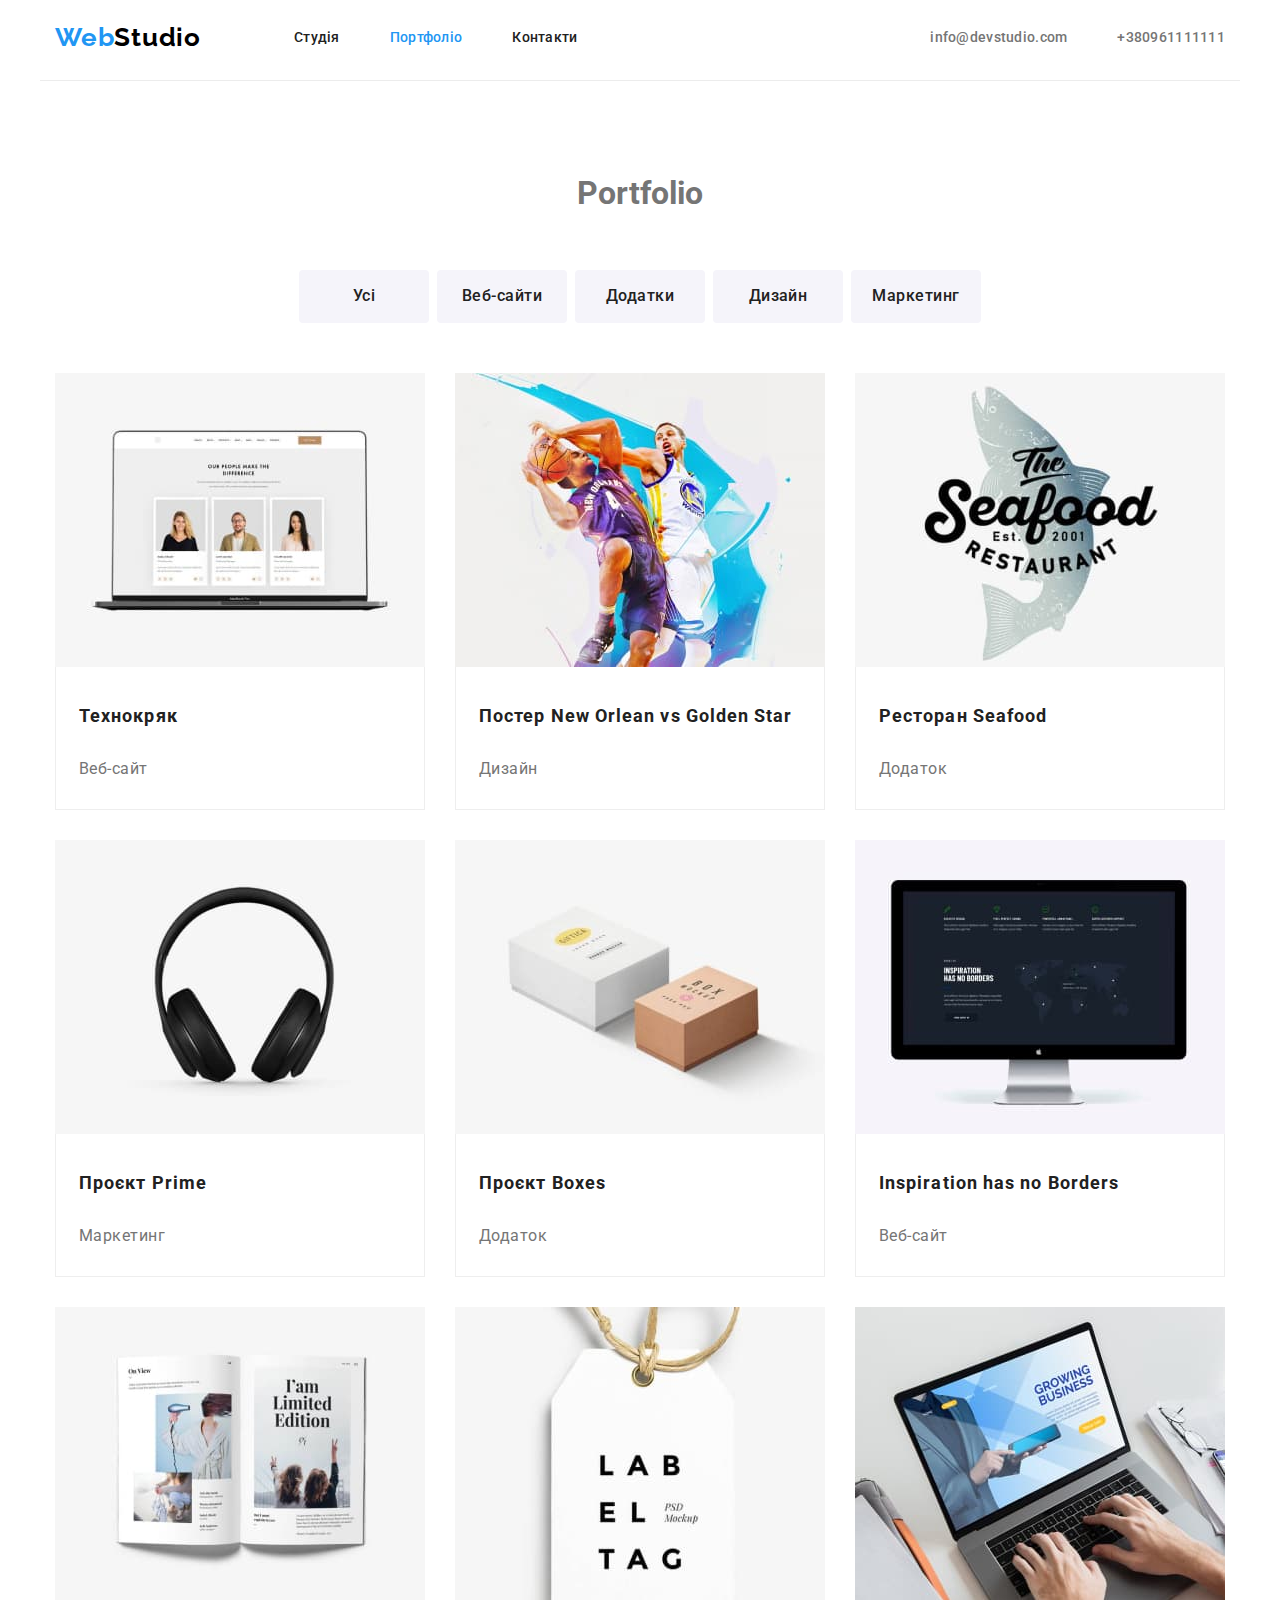
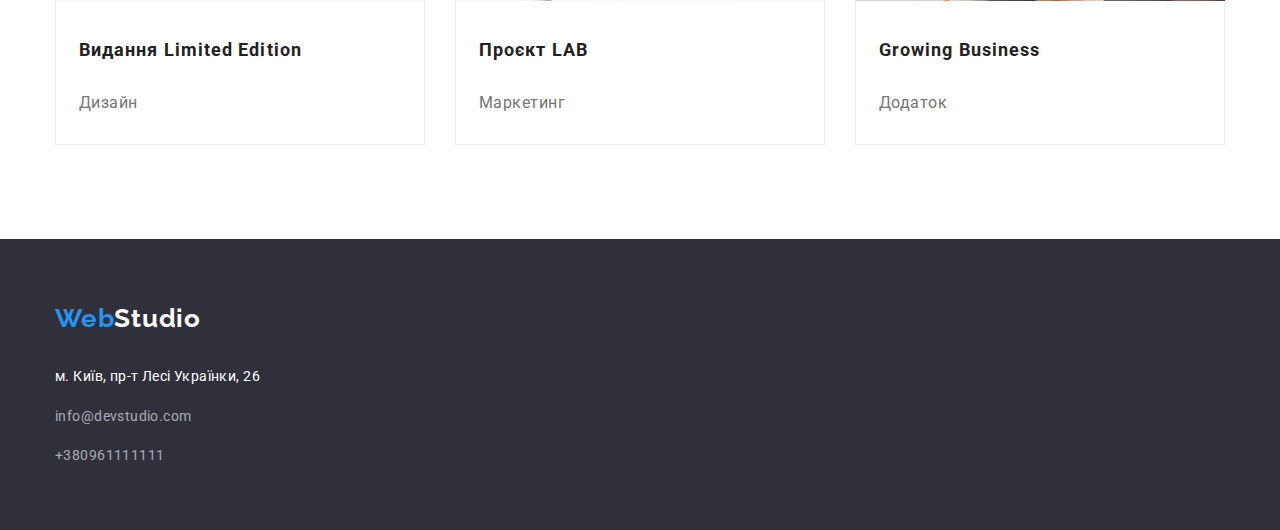
==== portfolio.html @ b3b2affd "css оформлення портфоліо та головної сторінки" ====
<!DOCTYPE html>
<html lang="en">
  <head>
    <meta charset="UTF-8" />
    <meta http-equiv="X-UA-Compatible" content="IE=edge" />
    <meta name="viewport" content="width=device-width, initial-scale=1.0" />
    <title>Портфоліо</title>
    <link
      rel="stylesheet"
      href="https://cdnjs.cloudflare.com/ajax/libs/modern-normalize/1.1.0/modern-normalize.min.css"
    />
    <link rel="preconnect" href="https://fonts.googleapis.com" />
    <link rel="preconnect" href="https://fonts.gstatic.com" crossorigin />
    <link
      href="https://fonts.googleapis.com/css2?family=Raleway:wght@700&family=Roboto:wght@400;500;700;900&display=swap"
      rel="stylesheet"
    />
    <link rel="stylesheet" href="./css/styles.css" />
  </head>
  <body>
    <header class="main-hearer">
      <div class="container main-header">
        <a class="logo" href="index.html">
          <span class="accent">Web</span>Studio</a
        >

        <nav>
          <ul class="header site-header">
            <li class="item">
              <a class="link" href="index.html">Студія</a>
            </li>
            <li class="item">
              <a class="link active" href="portfolio.html">Портфоліо</a>
            </li>
            <li class="item"><a class="link" href="">Контакти</a></li>
          </ul>
        </nav>

        <ul class="header contact-header">
          <li class="item">
            <a class="contact" href="mailto:info@devstudio.com"
              >info@devstudio.com</a
            >
          </li>
          <li class="item">
            <a class="contact" href="tel:+380961111111">+380961111111</a>
          </li>
        </ul>
      </div>
    </header>

    <main class="main-portfolio section">
      <div class="container">
        <section>
          <h1 class="portfolio-title">Portfolio</h1>
          <ul class="filters">
            <li class="filters-item">
              <button class="button filters-btn" type="button">Усі</button>
            </li>
            <li class="filters-item">
              <button class="button filters-btn" type="button">
                Веб-сайти
              </button>
            </li>
            <li class="filters-item">
              <button class="button filters-btn" type="button">Додатки</button>
            </li>
            <li class="filters-item">
              <button class="button filters-btn" type="button">Дизайн</button>
            </li>
            <li class="filters-item">
              <button class="button filters-btn" type="button">
                Маркетинг
              </button>
            </li>
          </ul>

          <ul class="preview">
            <li class="item">
              <a class="preview-link" href="">
                <img
                  class="preview-image"
                  src="./images/portfolio1.jpg"
                  alt="Портфоліо"
                  width="370"
                />
                <div class="item-content">
                  <h2 class="preview-title">Технокряк</h2>
                  <p class="preview-text">Веб-сайт</p>
                </div>
              </a>
            </li>
            <li class="item">
              <a class="preview-link" href="">
                <img
                  class="preview-image"
                  src="./images/portfolio2.jpg"
                  alt="Постер"
                  width="370"
                />
                <div class="item-content">
                  <h2 class="preview-title">
                    Постер New Orlean vs Golden Star
                  </h2>
                  <p class="preview-text">Дизайн</p>
                </div>
              </a>
            </li>
            <li class="item">
              <a class="preview-link" href="">
                <img
                  class="preview-image"
                  src="./images/portfolio3.jpg"
                  alt="Лого ресторану"
                  width="370"
                />
                <div class="item-content">
                  <h2 class="preview-title">Ресторан Seafood</h2>
                  <p class="preview-text">Додаток</p>
                </div>
              </a>
            </li>
            <li class="item">
              <a class="preview-link" href="">
                <img
                  class="preview-image"
                  src="./images/portfolio4.jpg"
                  alt="Наушники"
                  width="370"
                />
                <div class="item-content">
                  <h2 class="preview-title">Проєкт Prime</h2>
                  <p class="preview-text">Маркетинг</p>
                </div>
              </a>
            </li>
            <li class="item">
              <a class="preview-link" href="">
                <img
                  class="preview-image"
                  src="./images/portfolio5.jpg"
                  alt="Коробки"
                  width="370"
                />
                <div class="item-content">
                  <h2 class="preview-title">Проєкт Boxes</h2>
                  <p class="preview-text">Додаток</p>
                </div>
              </a>
            </li>
            <li class="item">
              <a class="preview-link" href="">
                <img
                  class="preview-image"
                  src="./images/portfolio6.jpg"
                  alt="Монітор"
                  width="370"
                />
                <div class="item-content">
                  <h2 class="preview-title">Inspiration has no Borders</h2>
                  <p class="preview-text">Веб-сайт</p>
                </div>
              </a>
            </li>
            <li class="item">
              <a class="preview-link" href="">
                <img
                  class="preview-image"
                  src="./images/portfolio7.jpg"
                  alt="Книга"
                  width="370"
                />
                <div class="item-content">
                  <h2 class="preview-title">Видання Limited Edition</h2>
                  <p class="preview-text">Дизайн</p>
                </div>
              </a>
            </li>
            <li class="item">
              <a class="preview-link" href="">
                <img
                  class="preview-image"
                  src="./images/portfolio8.jpg"
                  alt="Лейбл"
                  width="370"
                />
                <div class="item-content">
                  <h2 class="preview-title">Проєкт LAB</h2>
                  <p class="preview-text">Маркетинг</p>
                </div>
              </a>
            </li>
            <li class="item">
              <a class="preview-link" href="">
                <img
                  class="preview-image"
                  src="./images/portfolio9.jpg"
                  alt="Ноутбук"
                  width="370"
                />
                <div class="item-content">
                  <h2 class="preview-title">Growing Business</h2>
                  <p class="preview-text">Додаток</p>
                </div>
              </a>
            </li>
          </ul>
        </section>
      </div>
    </main>

    <footer class="footer">
      <div class="container">
        <a class="logo" href="index.html"
          ><span class="accent">Web</span>Studio</a
        >
        <address class="adress">
          <ul>
            <li class="adress-mapa">
              <a
                class="mapa-link"
                href="https://www.google.com.ua/maps/place/%D0%B1%D1%83%D0%BB.+%D0%9B%D0%B5%D1%81%D0%B8+%D0%A3%D0%BA%D1%80%D0%B0%D0%B8%D0%BD%D0%BA%D0%B8,+26,+%D0%9A%D0%B8%D0%B5%D0%B2,+02000/@50.4265807,30.5361971,17z/data=!3m1!4b1!4m5!3m4!1s0x40d4cf0e033ecbe9:0x57a4dffefec77da0!8m2!3d50.4265807!4d30.5383858?hl=ru"
                target="_blank"
                rel="noopener noreferrer"
                >м. Київ, пр-т Лесі Українки, 26</a
              >
            </li>
            <li class="item">
              <a class="contact" href="mailto:info@devstudio.com"
                >info@devstudio.com</a
              >
            </li>
            <li class="item">
              <a class="contact" href="tel:+380961111111">+380961111111</a>
            </li>
          </ul>
        </address>
      </div>
    </footer>
  </body>
</html>
---- css/styles.css ----
:root{
    --primery-text-color: #757575;
    --accent-color: #2196F3;
    --primery-white-color: #FFFFFF;
    --primery-grey-color: #212121;
    --primery-black-color: #000000;
    --backgrounh-primery-color: #F5F5F5;
    --backgrounh-secondary-color: #F5F4FA;
    --backgrounh-third-color: #2F303A;
    --ramka-color: #EEEEEE;
}

body{
    font-family: "Roboto", sans-serif;
    color: var(--primery-text-color);
}

a{
    text-decoration: none;
}

li{
    list-style: none;
}

h1,
h2,
h3,
h4,
h5,
h6,
ul,
p{
    margin: 0;
    padding: 0;
}

.button{
    cursor: pointer;
    border-radius: 4px;
    padding-top: 18px;
    padding-bottom: 19px;
    border: 1px solid transparent;
}

/* Контейнер */

.container{
    width: 1200px;
    margin: 0 auto;
    padding-right: 15px;
    padding-left: 15px;
}



/* Логотип */
.main-hearer{
    background-color: var(--primery-white-color) ;
}

.logo .accent {
    color: var(--accent-color);
}

.logo{
    font-family: 'Raleway', sans-serif;
    font-weight: 700;
    font-size: 26px;
    line-height: 1.2;
    letter-spacing: 0.03em;
    color: var(--primery-black-color)
}

/*  Шапка */
.header{
    font-weight: 500;
    font-size: 14px;
    line-height: 1.1;
    letter-spacing: 0.02em;
}

.header .item{
    padding-top: 30px;
    padding-bottom: 34px;
}

.main-header{
    display: flex;
    align-items: center;
    border-bottom: 1px solid #ECECEC;
}

.main-header .logo{
    margin-right: 93px;
    padding-top: 22px;
    padding-bottom: 27px;
}
.site-header{
    display: flex;
    padding: 0;
}

.site-header .item:not(:last-child)
 {
    margin-right: 50px;
}

.contact-header{
    display: flex;
    margin-left: auto;
}
.contact-header .item:not(:last-child){
    margin-right: 50px;
}


.header .link{
    color: var(--primery-grey-color);
}

.header .active {
    color: var(--accent-color);
}

.header .contact{
    color: var(--primery-text-color);
}

.header .link:hover,
.header .link:focus,
.header .contact:hover,
.header .contact:focus {
    color: var(--accent-color);
}



.section{
    padding-top: 94px;
    padding-bottom: 94px;
}

/* Герой */
.hero{
    text-align: center;
    background-color: var(--backgrounh-third-color);
    padding-top: 211px;
    padding-bottom: 200px;
}

.hero-title{
    font-weight: 900;
    font-size: 44px;
    line-height: 1.4;
    letter-spacing: 0.06em;
    text-transform: uppercase;
    color: var(--primery-white-color);

    margin-bottom: 44px;
}

.hero-btn{
    width: 216px; ;
    font-weight: 700;
    font-size: 16px;
    line-height: 1.9;
    letter-spacing: 0.06em;
    color: var(--primery-white-color);
    background-color: var(--accent-color);
}

/* Наші переваги */
.features{
background-color: var(--primery-white-color););
}

.features-content{
    display: flex;
}

.features-title{
    font-size: 14px;
    line-height: 1.1;
    letter-spacing: 0.03em;
    text-transform: uppercase;
    color: var(--primery-grey-color);

    display: inline-block;
    margin-bottom: 16px;
}

.features-text{
    font-size: 14px;
    line-height: 1.7;
    letter-spacing: 0.03em;
}

.section-title{
    font-size: 36px;
    line-height: 1.2;
    text-align: center;
    letter-spacing: 0.03em;
    color: var(--primery-grey-color);

    margin-bottom: 58px;
}
.section-work{
    background-color: var(--primery-white-color);
}

.work{
    font-size: 0;

    display: flex;
    justify-content: space-between;
}

/* Наша команда */

.team{
    background-color: var(--backgrounh-secondary-color);
}

.team-page{
    font-size: 0;

    background-color: var(--primery-white-color);
    border-radius: 0px 0px 4px 4px;
    text-align: center;
    padding-bottom: 30px;
}

.team-head{
    font-weight: 500;
    font-size: 16px;
    line-height: 1.2;
    letter-spacing: 0.03em;
    color: var(--primery-grey-color);

    margin-bottom: 13px;
}

.team-text{
    font-size: 16px;
    line-height: 1.2;
    letter-spacing: 0.03em;
}

.team-content{
    display: flex;
    justify-content: space-between;
}
.team-photo{
    margin-bottom: 32px;
}

/* Футер */
.footer{
    background-color: var(--backgrounh-third-color);

    padding-top: 64px;
    padding-bottom: 63px;
}

.footer .logo{
    color: var(--primery-white-color);
    display: inline-block;
    margin-bottom: 31px;
}

.adress{
    font-style: normal;
    font-size: 14px;
    line-height: 1.7;
    letter-spacing: 0.03em;
}

.adress-mapa{
    margin-bottom: 16px;
}

.mapa-link{  
    color: var(--primery-white-color);
    display: inline-block;
    margin-bottom: 0;
}

.adress .contact{
    color: rgba(255, 255, 255, 0.6);
}

.adress .item:not(:last-child){
    margin-bottom: 15px;
}

.adress .contact:hover,
.adress .contact:focus{
    color: var(--accent-color);
}


/* Портфоліо */

.main-portfolio{
    background-color: var(--primery-white-color);
}

.portfolio-title{
    margin-bottom: 58px;
    text-align: center;
}

/* Фільтер */

.filters{
    display: flex;
    justify-content: center;
    margin-bottom: 50px;
}
.filters-btn{
    min-width: 130px;
    font-weight: 500;
    font-size: 16px;
    line-height: 1.6;
    letter-spacing: 0.03em;
    color: var(--primery-grey-color);
    background-color: var(--backgrounh-secondary-color);
    
    padding-top: 12px;
    padding-bottom: 13px;
}


.filters > .filters-item:not(:last-child){
    margin-right: 8px;
}


.filters-btn:hover,
.filters-btn:focus{
    color: var(--primery-white-color);
    background-color: var(--accent-color);
}

.preview{
    display: flex;
    flex-wrap: wrap;
}

.preview .preview-link{
    display: inline-block;
}

.preview .item{
    font-size: 0;
    
    margin-right: 30px;
    margin-bottom: 30px;
    background-color: var(--primery-white-color);
    width: 370px;
}

.preview .item:nth-child(3n){
    margin-right: 0px;
}

.preview .item:nth-last-child(-n+3) {
    margin-bottom: 0px;
}

.preview .item-content{
    border-left: 1px solid var(--ramka-color);
    border-right: 1px solid var(--ramka-color);
    border-bottom: 1px solid var(--ramka-color);

    padding-top: 31px;
    padding-left: 23px;
    padding-bottom: 25px;
}

.preview-title{
    font-size: 18px;
    line-height: 2;
    letter-spacing: 0.06em;
    color: var(--primery-grey-color);

    margin-bottom: 20px;
}
.preview-text{
    font-size: 16px;
    line-height: 1.9;
    letter-spacing: 0.03em;
    color: var(--primery-text-color);
}
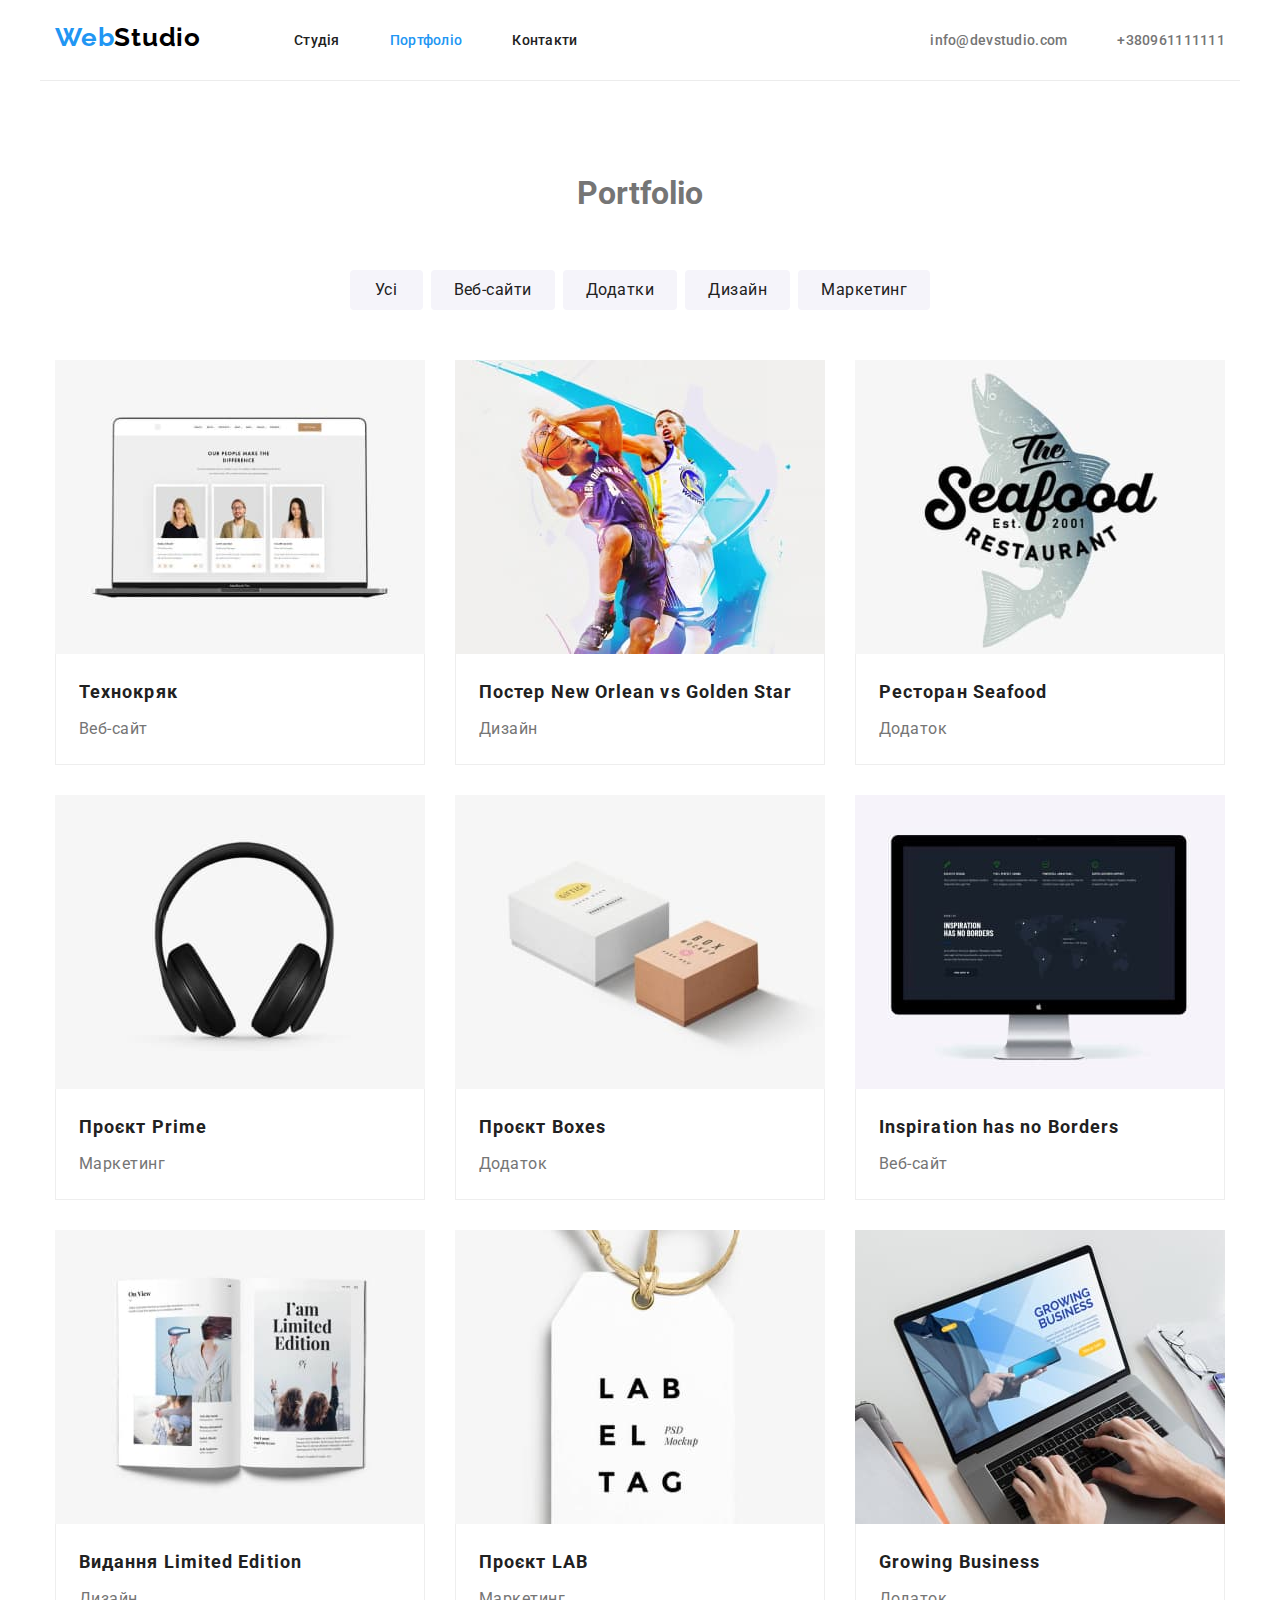
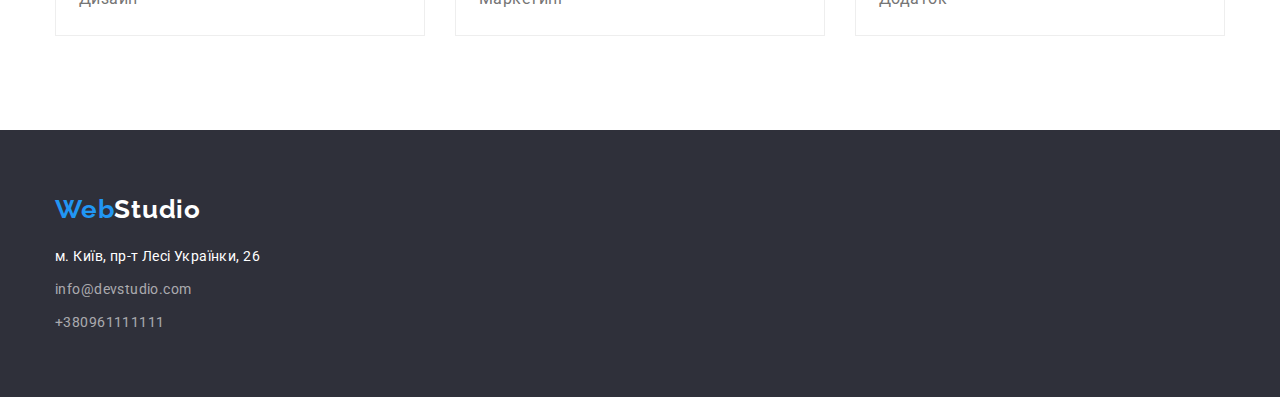
==== commit c801af11: "Доопрацювання css падингів і марджинів" ====
--- a/portfolio.html
+++ b/portfolio.html
@@ -18,7 +18,7 @@
     <link rel="stylesheet" href="./css/styles.css" />
   </head>
   <body>
-    <header class="main-hearer">
+    <header class="chif-header">
       <div class="container main-header">
         <a class="logo" href="index.html">
           <span class="accent">Web</span>Studio</a
@@ -216,7 +216,7 @@
         >
         <address class="adress">
           <ul>
-            <li class="adress-mapa">
+            <li class="item adress-mapa">
               <a
                 class="mapa-link"
                 href="https://www.google.com.ua/maps/place/%D0%B1%D1%83%D0%BB.+%D0%9B%D0%B5%D1%81%D0%B8+%D0%A3%D0%BA%D1%80%D0%B0%D0%B8%D0%BD%D0%BA%D0%B8,+26,+%D0%9A%D0%B8%D0%B5%D0%B2,+02000/@50.4265807,30.5361971,17z/data=!3m1!4b1!4m5!3m4!1s0x40d4cf0e033ecbe9:0x57a4dffefec77da0!8m2!3d50.4265807!4d30.5383858?hl=ru"
--- a/css/styles.css
+++ b/css/styles.css
@@ -38,8 +38,6 @@
 .button{
     cursor: pointer;
     border-radius: 4px;
-    padding-top: 18px;
-    padding-bottom: 19px;
     border: 1px solid transparent;
 }
 
@@ -55,7 +53,7 @@
 
 
 /* Логотип */
-.main-hearer{
+.chif-header{
     background-color: var(--primery-white-color) ;
 }
 
@@ -81,8 +79,8 @@
 }
 
 .header .item{
-    padding-top: 30px;
-    padding-bottom: 34px;
+    padding-top: 32px;
+    padding-bottom: 31px;
 }
 
 .main-header{
@@ -145,27 +143,32 @@
 .hero{
     text-align: center;
     background-color: var(--backgrounh-third-color);
-    padding-top: 211px;
+    padding-top: 200px;
     padding-bottom: 200px;
 }
 
 .hero-title{
-    font-weight: 900;
-    font-size: 44px;
-    line-height: 1.4;
-    letter-spacing: 0.06em;
-    text-transform: uppercase;
-    color: var(--primery-white-color);
-
-    margin-bottom: 44px;
-}
-
-.hero-btn{
-    width: 216px; ;
+    width: 696px;
+        /* text-align: center; */
+        font-weight: 900;
+        font-size: 44px;
+        line-height: 1.4;
+        letter-spacing: 0.06em;
+        margin-right: auto;
+        margin-left: auto;
+        margin-bottom: 30px;
+
+        text-transform: uppercase;
+        color: var(--primery-white-color);
+}
+
+
+.hero-btn{ 
     font-weight: 700;
     font-size: 16px;
     line-height: 1.9;
     letter-spacing: 0.06em;
+    padding: 10px 32px;
     color: var(--primery-white-color);
     background-color: var(--accent-color);
 }
@@ -187,13 +190,20 @@
     color: var(--primery-grey-color);
 
     display: inline-block;
-    margin-bottom: 16px;
+    margin-bottom: 10px;
 }
 
 .features-text{
     font-size: 14px;
     line-height: 1.7;
     letter-spacing: 0.03em;
+}
+.features-list-item{
+    width: 270px;
+}
+
+.features-list-item:not(:last-child){
+    margin-right: 30px;
 }
 
 .section-title{
@@ -202,8 +212,7 @@
     text-align: center;
     letter-spacing: 0.03em;
     color: var(--primery-grey-color);
-
-    margin-bottom: 58px;
+    margin-bottom: 50px;
 }
 .section-work{
     background-color: var(--primery-white-color);
@@ -238,7 +247,7 @@
     letter-spacing: 0.03em;
     color: var(--primery-grey-color);
 
-    margin-bottom: 13px;
+    margin-bottom: 10px;
 }
 
 .team-text{
@@ -252,7 +261,7 @@
     justify-content: space-between;
 }
 .team-photo{
-    margin-bottom: 32px;
+    margin-bottom: 30px;
 }
 
 /* Футер */
@@ -266,7 +275,7 @@
 .footer .logo{
     color: var(--primery-white-color);
     display: inline-block;
-    margin-bottom: 31px;
+    margin-bottom: 20px;
 }
 
 .adress{
@@ -276,9 +285,6 @@
     letter-spacing: 0.03em;
 }
 
-.adress-mapa{
-    margin-bottom: 16px;
-}
 
 .mapa-link{  
     color: var(--primery-white-color);
@@ -291,7 +297,7 @@
 }
 
 .adress .item:not(:last-child){
-    margin-bottom: 15px;
+    margin-bottom: 9px;
 }
 
 .adress .contact:hover,
@@ -319,16 +325,14 @@
     margin-bottom: 50px;
 }
 .filters-btn{
-    min-width: 130px;
-    font-weight: 500;
+    min-width: 73px;     
     font-size: 16px;
     line-height: 1.6;
     letter-spacing: 0.03em;
     color: var(--primery-grey-color);
     background-color: var(--backgrounh-secondary-color);
     
-    padding-top: 12px;
-    padding-bottom: 13px;
+    padding: 6px 22px;
 }
 
 
@@ -347,6 +351,7 @@
     display: flex;
     flex-wrap: wrap;
 }
+
 
 .preview .preview-link{
     display: inline-block;
@@ -374,9 +379,7 @@
     border-right: 1px solid var(--ramka-color);
     border-bottom: 1px solid var(--ramka-color);
 
-    padding-top: 31px;
-    padding-left: 23px;
-    padding-bottom: 25px;
+    padding: 20px 23px;
 }
 
 .preview-title{
@@ -385,7 +388,7 @@
     letter-spacing: 0.06em;
     color: var(--primery-grey-color);
 
-    margin-bottom: 20px;
+    margin-bottom: 4px;
 }
 .preview-text{
     font-size: 16px;
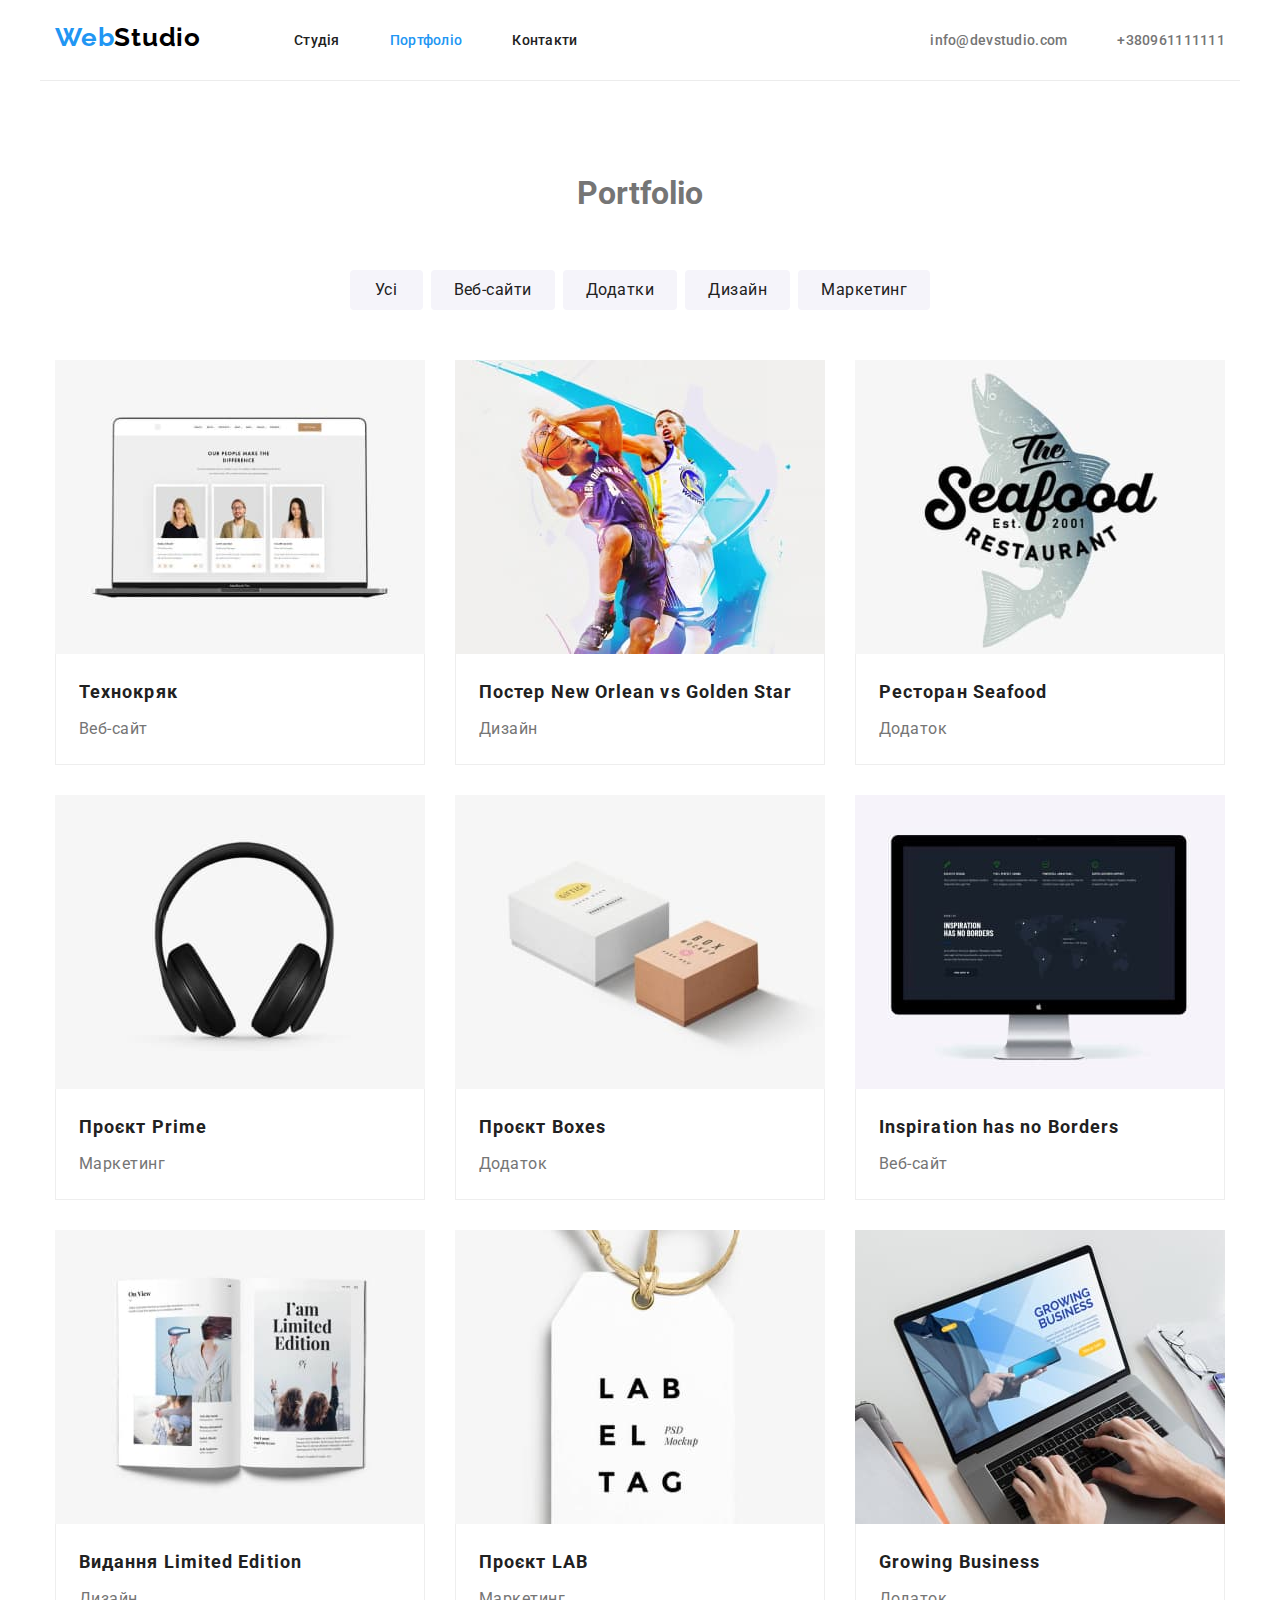
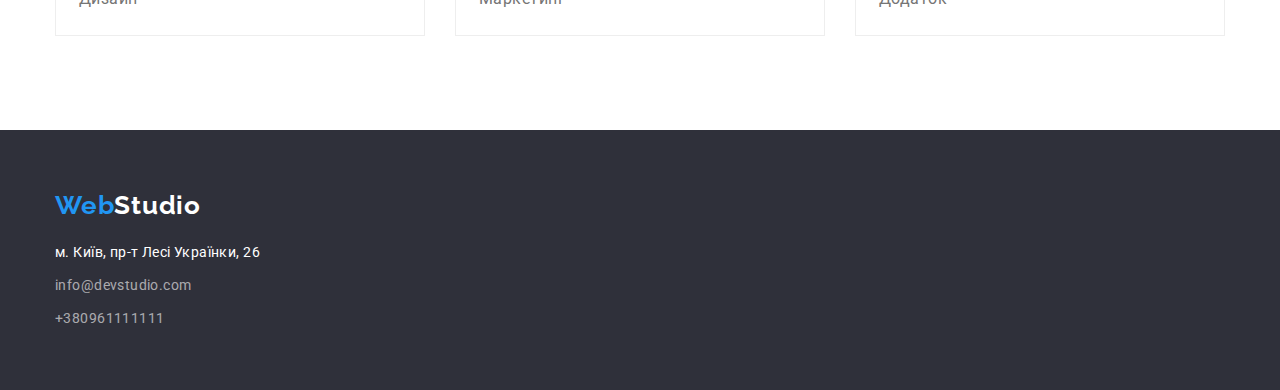
==== commit fb2b8f18: "Доопрацювання назв класів" ====
--- a/portfolio.html
+++ b/portfolio.html
@@ -18,32 +18,38 @@
     <link rel="stylesheet" href="./css/styles.css" />
   </head>
   <body>
-    <header class="chif-header">
-      <div class="container main-header">
-        <a class="logo" href="index.html">
+    <header class="main-header">
+      <div class="container main-header-content">
+        <a class="main-header-logo logo" href="index.html">
           <span class="accent">Web</span>Studio</a
         >
 
-        <nav>
-          <ul class="header site-header">
-            <li class="item">
-              <a class="link" href="index.html">Студія</a>
-            </li>
-            <li class="item">
-              <a class="link active" href="portfolio.html">Портфоліо</a>
-            </li>
-            <li class="item"><a class="link" href="">Контакти</a></li>
+        <nav class="navigation">
+          <ul class="navigation-list">
+            <li class="navigation-list-item">
+              <a class="navigation-list-link" href="index.html">Студія</a>
+            </li>
+            <li class="navigation-list-item">
+              <a class="navigation-list-link active" href="portfolio.html"
+                >Портфоліо</a
+              >
+            </li>
+            <li class="navigation-list-item">
+              <a class="navigation-list-link" href="">Контакти</a>
+            </li>
           </ul>
         </nav>
 
-        <ul class="header contact-header">
-          <li class="item">
-            <a class="contact" href="mailto:info@devstudio.com"
+        <ul class="contact-list">
+          <li class="contact-list-item">
+            <a class="contact-list-link" href="mailto:info@devstudio.com"
               >info@devstudio.com</a
             >
           </li>
-          <li class="item">
-            <a class="contact" href="tel:+380961111111">+380961111111</a>
+          <li class="contact-list-item">
+            <a class="contact-list-link" href="tel:+380961111111"
+              >+380961111111</a
+            >
           </li>
         </ul>
       </div>
@@ -55,152 +61,156 @@
           <h1 class="portfolio-title">Portfolio</h1>
           <ul class="filters">
             <li class="filters-item">
-              <button class="button filters-btn" type="button">Усі</button>
-            </li>
-            <li class="filters-item">
-              <button class="button filters-btn" type="button">
+              <button class="button filters-item-btn" type="button">Усі</button>
+            </li>
+            <li class="filters-item">
+              <button class="button filters-item-btn" type="button">
                 Веб-сайти
               </button>
             </li>
             <li class="filters-item">
-              <button class="button filters-btn" type="button">Додатки</button>
-            </li>
-            <li class="filters-item">
-              <button class="button filters-btn" type="button">Дизайн</button>
-            </li>
-            <li class="filters-item">
-              <button class="button filters-btn" type="button">
+              <button class="button filters-item-btn" type="button">
+                Додатки
+              </button>
+            </li>
+            <li class="filters-item">
+              <button class="button filters-item-btn" type="button">
+                Дизайн
+              </button>
+            </li>
+            <li class="filters-item">
+              <button class="button filters-item-btn" type="button">
                 Маркетинг
               </button>
             </li>
           </ul>
 
           <ul class="preview">
-            <li class="item">
-              <a class="preview-link" href="">
+            <li class="preview-item">
+              <a class="preview-item-link" href="">
                 <img
                   class="preview-image"
                   src="./images/portfolio1.jpg"
                   alt="Портфоліо"
                   width="370"
                 />
-                <div class="item-content">
-                  <h2 class="preview-title">Технокряк</h2>
-                  <p class="preview-text">Веб-сайт</p>
-                </div>
-              </a>
-            </li>
-            <li class="item">
-              <a class="preview-link" href="">
+                <div class="preview-item-content">
+                  <h2 class="preview-item-title">Технокряк</h2>
+                  <p class="preview-item-text">Веб-сайт</p>
+                </div>
+              </a>
+            </li>
+            <li class="preview-item">
+              <a class="preview-item-link" href="">
                 <img
                   class="preview-image"
                   src="./images/portfolio2.jpg"
                   alt="Постер"
                   width="370"
                 />
-                <div class="item-content">
-                  <h2 class="preview-title">
+                <div class="preview-item-content">
+                  <h2 class="preview-item-title">
                     Постер New Orlean vs Golden Star
                   </h2>
-                  <p class="preview-text">Дизайн</p>
-                </div>
-              </a>
-            </li>
-            <li class="item">
-              <a class="preview-link" href="">
+                  <p class="preview-item-text">Дизайн</p>
+                </div>
+              </a>
+            </li>
+            <li class="preview-item">
+              <a class="preview-item-link" href="">
                 <img
                   class="preview-image"
                   src="./images/portfolio3.jpg"
                   alt="Лого ресторану"
                   width="370"
                 />
-                <div class="item-content">
-                  <h2 class="preview-title">Ресторан Seafood</h2>
-                  <p class="preview-text">Додаток</p>
-                </div>
-              </a>
-            </li>
-            <li class="item">
-              <a class="preview-link" href="">
+                <div class="preview-item-content">
+                  <h2 class="preview-item-title">Ресторан Seafood</h2>
+                  <p class="preview-item-text">Додаток</p>
+                </div>
+              </a>
+            </li>
+            <li class="preview-item">
+              <a class="preview-item-link" href="">
                 <img
                   class="preview-image"
                   src="./images/portfolio4.jpg"
                   alt="Наушники"
                   width="370"
                 />
-                <div class="item-content">
-                  <h2 class="preview-title">Проєкт Prime</h2>
-                  <p class="preview-text">Маркетинг</p>
-                </div>
-              </a>
-            </li>
-            <li class="item">
-              <a class="preview-link" href="">
+                <div class="preview-item-content">
+                  <h2 class="preview-item-title">Проєкт Prime</h2>
+                  <p class="preview-item-text">Маркетинг</p>
+                </div>
+              </a>
+            </li>
+            <li class="preview-item">
+              <a class="preview-item-link" href="">
                 <img
                   class="preview-image"
                   src="./images/portfolio5.jpg"
                   alt="Коробки"
                   width="370"
                 />
-                <div class="item-content">
-                  <h2 class="preview-title">Проєкт Boxes</h2>
-                  <p class="preview-text">Додаток</p>
-                </div>
-              </a>
-            </li>
-            <li class="item">
-              <a class="preview-link" href="">
+                <div class="preview-item-content">
+                  <h2 class="preview-item-title">Проєкт Boxes</h2>
+                  <p class="preview-item-text">Додаток</p>
+                </div>
+              </a>
+            </li>
+            <li class="preview-item">
+              <a class="preview-item-link" href="">
                 <img
                   class="preview-image"
                   src="./images/portfolio6.jpg"
                   alt="Монітор"
                   width="370"
                 />
-                <div class="item-content">
-                  <h2 class="preview-title">Inspiration has no Borders</h2>
-                  <p class="preview-text">Веб-сайт</p>
-                </div>
-              </a>
-            </li>
-            <li class="item">
-              <a class="preview-link" href="">
+                <div class="preview-item-content">
+                  <h2 class="preview-item-title">Inspiration has no Borders</h2>
+                  <p class="preview-item-text">Веб-сайт</p>
+                </div>
+              </a>
+            </li>
+            <li class="preview-item">
+              <a class="preview-item-link" href="">
                 <img
                   class="preview-image"
                   src="./images/portfolio7.jpg"
                   alt="Книга"
                   width="370"
                 />
-                <div class="item-content">
-                  <h2 class="preview-title">Видання Limited Edition</h2>
-                  <p class="preview-text">Дизайн</p>
-                </div>
-              </a>
-            </li>
-            <li class="item">
-              <a class="preview-link" href="">
+                <div class="preview-item-content">
+                  <h2 class="preview-item-title">Видання Limited Edition</h2>
+                  <p class="preview-item-text">Дизайн</p>
+                </div>
+              </a>
+            </li>
+            <li class="preview-item">
+              <a class="preview-item-link" href="">
                 <img
                   class="preview-image"
                   src="./images/portfolio8.jpg"
                   alt="Лейбл"
                   width="370"
                 />
-                <div class="item-content">
-                  <h2 class="preview-title">Проєкт LAB</h2>
-                  <p class="preview-text">Маркетинг</p>
-                </div>
-              </a>
-            </li>
-            <li class="item">
-              <a class="preview-link" href="">
+                <div class="preview-item-content">
+                  <h2 class="preview-item-title">Проєкт LAB</h2>
+                  <p class="preview-item-text">Маркетинг</p>
+                </div>
+              </a>
+            </li>
+            <li class="preview-item">
+              <a class="preview-item-link" href="">
                 <img
                   class="preview-image"
                   src="./images/portfolio9.jpg"
                   alt="Ноутбук"
                   width="370"
                 />
-                <div class="item-content">
-                  <h2 class="preview-title">Growing Business</h2>
-                  <p class="preview-text">Додаток</p>
+                <div class="preview-item-content">
+                  <h2 class="preview-item-title">Growing Business</h2>
+                  <p class="preview-item-text">Додаток</p>
                 </div>
               </a>
             </li>
@@ -209,29 +219,31 @@
       </div>
     </main>
 
-    <footer class="footer">
+    <footer class="main-footer">
       <div class="container">
-        <a class="logo" href="index.html"
+        <a class="main-footer-logo logo" href="index.html"
           ><span class="accent">Web</span>Studio</a
         >
         <address class="adress">
-          <ul>
-            <li class="item adress-mapa">
+          <ul class="adress-list">
+            <li class="adress-list-item">
               <a
-                class="mapa-link"
+                class="adress-list-mapa"
                 href="https://www.google.com.ua/maps/place/%D0%B1%D1%83%D0%BB.+%D0%9B%D0%B5%D1%81%D0%B8+%D0%A3%D0%BA%D1%80%D0%B0%D0%B8%D0%BD%D0%BA%D0%B8,+26,+%D0%9A%D0%B8%D0%B5%D0%B2,+02000/@50.4265807,30.5361971,17z/data=!3m1!4b1!4m5!3m4!1s0x40d4cf0e033ecbe9:0x57a4dffefec77da0!8m2!3d50.4265807!4d30.5383858?hl=ru"
                 target="_blank"
                 rel="noopener noreferrer"
                 >м. Київ, пр-т Лесі Українки, 26</a
               >
             </li>
-            <li class="item">
-              <a class="contact" href="mailto:info@devstudio.com"
+            <li class="adress-list-item">
+              <a class="adress-list-link" href="mailto:info@devstudio.com"
                 >info@devstudio.com</a
               >
             </li>
-            <li class="item">
-              <a class="contact" href="tel:+380961111111">+380961111111</a>
+            <li class="adress-list-item">
+              <a class="adress-list-link" href="tel:+380961111111"
+                >+380961111111</a
+              >
             </li>
           </ul>
         </address>
--- a/css/styles.css
+++ b/css/styles.css
@@ -53,7 +53,7 @@
 
 
 /* Логотип */
-.chif-header{
+.main-header{
     background-color: var(--primery-white-color) ;
 }
 
@@ -71,64 +71,69 @@
 }
 
 /*  Шапка */
-.header{
+.navigation-list,
+.contact-list{
     font-weight: 500;
     font-size: 14px;
     line-height: 1.1;
     letter-spacing: 0.02em;
 }
 
-.header .item{
+.contact-list{
+    display: flex;
+    margin-left: auto;
+}
+
+.navigation-list-item,
+.contact-list-item{
     padding-top: 32px;
     padding-bottom: 31px;
 }
 
-.main-header{
+.main-header-content{
     display: flex;
     align-items: center;
     border-bottom: 1px solid #ECECEC;
 }
 
-.main-header .logo{
+.main-header-logo{
     margin-right: 93px;
     padding-top: 22px;
     padding-bottom: 27px;
 }
-.site-header{
+
+.navigation .navigation-list{
     display: flex;
     padding: 0;
 }
 
-.site-header .item:not(:last-child)
+.navigation-list-item:not(:last-child)
  {
     margin-right: 50px;
 }
 
-.contact-header{
-    display: flex;
-    margin-left: auto;
-}
-.contact-header .item:not(:last-child){
+
+.contact-list-item:not(:last-child){
     margin-right: 50px;
 }
 
 
-.header .link{
-    color: var(--primery-grey-color);
-}
-
-.header .active {
+.navigation-list-link{
+    color: var(--primery-grey-color);
+}
+
+.navigation-list .active {
     color: var(--accent-color);
 }
 
-.header .contact{
+.contact-list-link{
     color: var(--primery-text-color);
 }
 
-.header .link:hover,
-.header .link:focus,
-.header .contact:hover,
-.header .contact:focus {
+.navigation-list-link:hover,
+.navigation-list-link:focus,
+.contact-list-link:hover,
+.contact-list-link:focus {
     color: var(--accent-color);
 }
 
@@ -231,7 +236,7 @@
     background-color: var(--backgrounh-secondary-color);
 }
 
-.team-page{
+.team-item{
     font-size: 0;
 
     background-color: var(--primery-white-color);
@@ -256,7 +261,7 @@
     letter-spacing: 0.03em;
 }
 
-.team-content{
+.team-list{
     display: flex;
     justify-content: space-between;
 }
@@ -265,14 +270,14 @@
 }
 
 /* Футер */
-.footer{
+.main-footer{
     background-color: var(--backgrounh-third-color);
 
-    padding-top: 64px;
-    padding-bottom: 63px;
-}
-
-.footer .logo{
+    padding-top: 60px;
+    padding-bottom: 60px;
+}
+
+.main-footer-logo{
     color: var(--primery-white-color);
     display: inline-block;
     margin-bottom: 20px;
@@ -286,22 +291,22 @@
 }
 
 
-.mapa-link{  
+.adress-list-mapa{  
     color: var(--primery-white-color);
     display: inline-block;
     margin-bottom: 0;
 }
 
-.adress .contact{
+.adress-list-link{
     color: rgba(255, 255, 255, 0.6);
 }
 
-.adress .item:not(:last-child){
+.adress-list-item:not(:last-child){
     margin-bottom: 9px;
 }
 
-.adress .contact:hover,
-.adress .contact:focus{
+.adress-list-link:hover,
+.adress-list-link:focus{
     color: var(--accent-color);
 }
 
@@ -324,7 +329,7 @@
     justify-content: center;
     margin-bottom: 50px;
 }
-.filters-btn{
+.filters-item-btn{
     min-width: 73px;     
     font-size: 16px;
     line-height: 1.6;
@@ -341,8 +346,8 @@
 }
 
 
-.filters-btn:hover,
-.filters-btn:focus{
+.filters-item-btn:hover,
+.filters-item-btn:focus{
     color: var(--primery-white-color);
     background-color: var(--accent-color);
 }
@@ -353,11 +358,11 @@
 }
 
 
-.preview .preview-link{
+.preview-item-link{
     display: inline-block;
 }
 
-.preview .item{
+.preview-item{
     font-size: 0;
     
     margin-right: 30px;
@@ -366,15 +371,15 @@
     width: 370px;
 }
 
-.preview .item:nth-child(3n){
+.preview-item:nth-child(3n){
     margin-right: 0px;
 }
 
-.preview .item:nth-last-child(-n+3) {
+.preview-item:nth-last-child(-n+3) {
     margin-bottom: 0px;
 }
 
-.preview .item-content{
+.preview-item-content{
     border-left: 1px solid var(--ramka-color);
     border-right: 1px solid var(--ramka-color);
     border-bottom: 1px solid var(--ramka-color);
@@ -382,7 +387,7 @@
     padding: 20px 23px;
 }
 
-.preview-title{
+.preview-item-title{
     font-size: 18px;
     line-height: 2;
     letter-spacing: 0.06em;
@@ -390,7 +395,7 @@
 
     margin-bottom: 4px;
 }
-.preview-text{
+.preview-item-text{
     font-size: 16px;
     line-height: 1.9;
     letter-spacing: 0.03em;
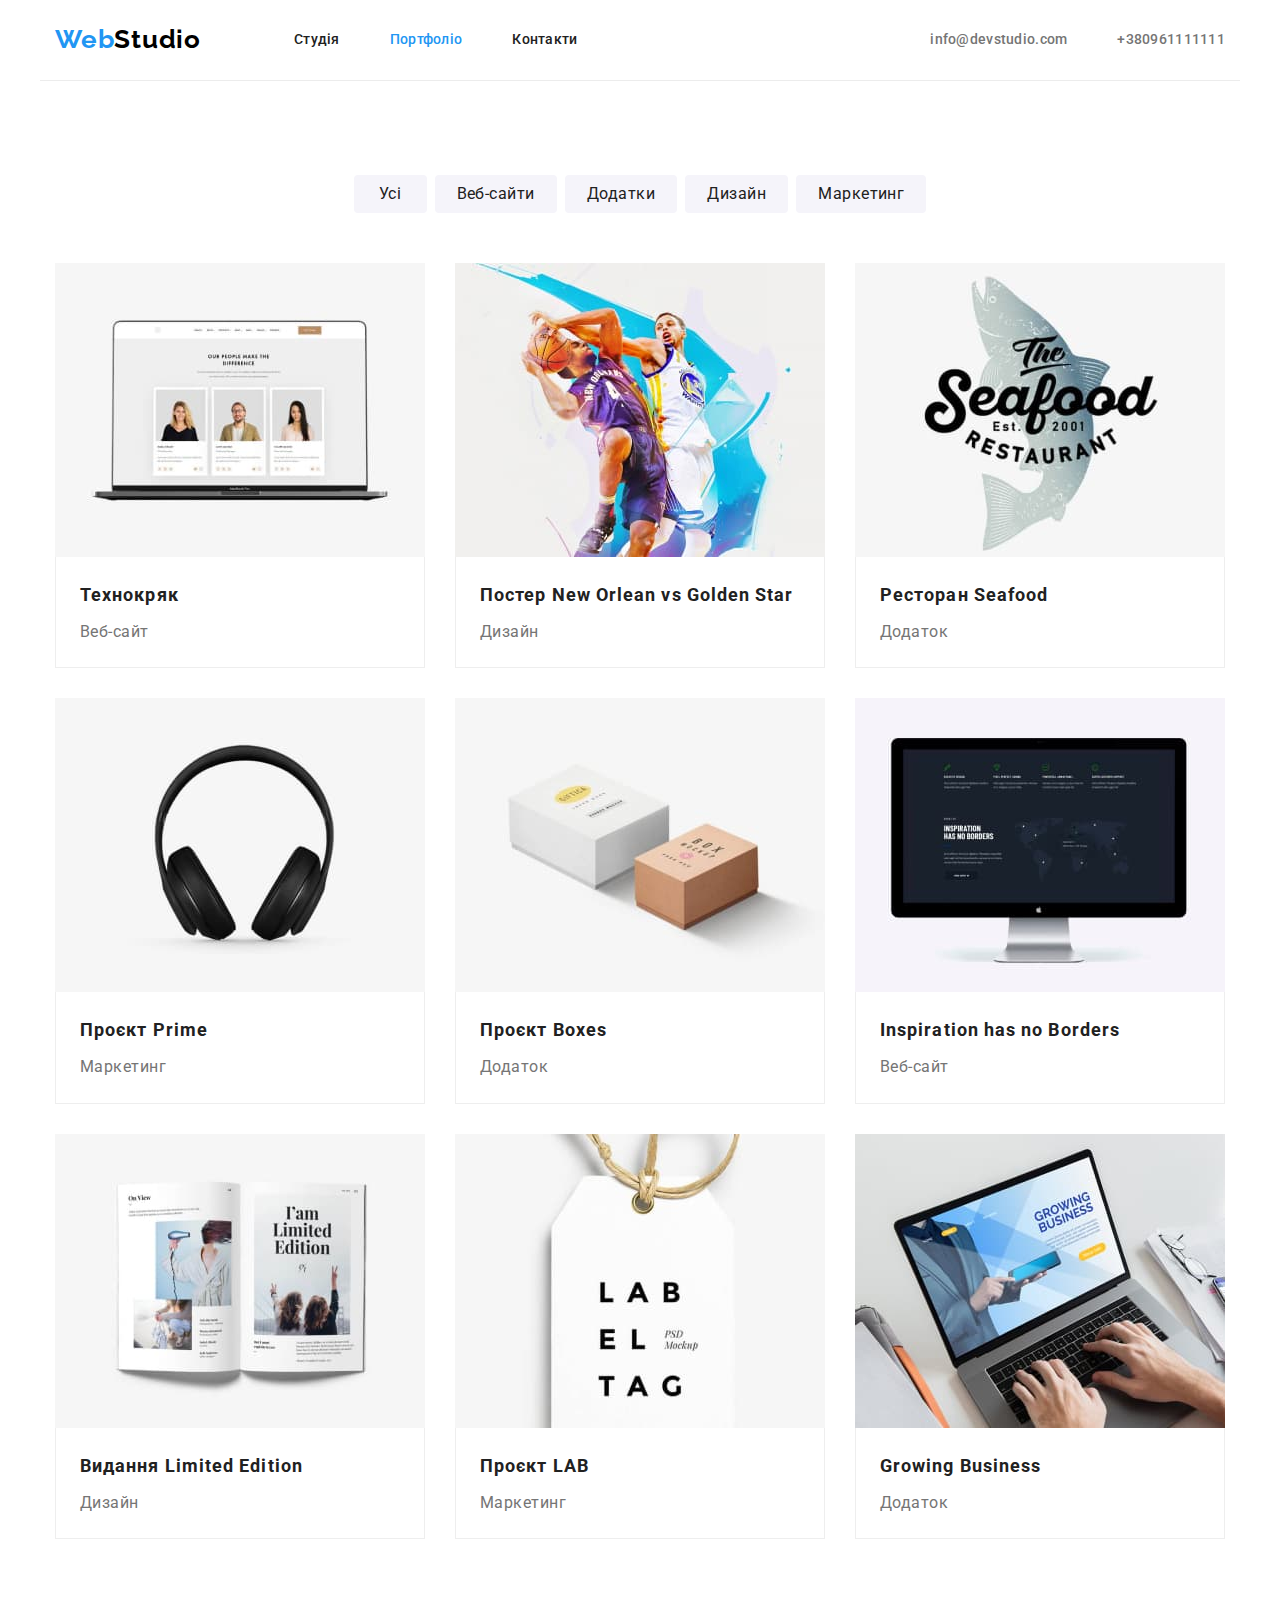
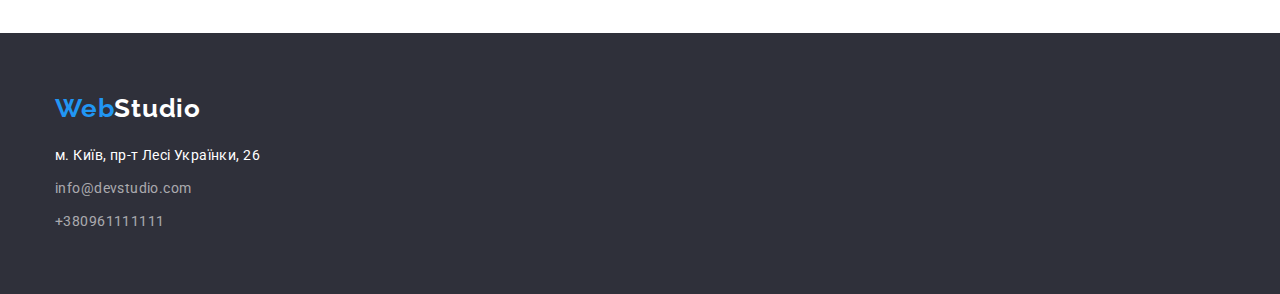
==== commit 0d31f63e: "Доопрацювання флексів" ====
--- a/portfolio.html
+++ b/portfolio.html
@@ -18,36 +18,37 @@
     <link rel="stylesheet" href="./css/styles.css" />
   </head>
   <body>
+    <!-- ХЕДЕР -->
     <header class="main-header">
       <div class="container main-header-content">
-        <a class="main-header-logo logo" href="index.html">
+        <a class="main-header-logo logo link" href="index.html">
           <span class="accent">Web</span>Studio</a
         >
 
         <nav class="navigation">
-          <ul class="navigation-list">
+          <ul class="navigation-list list">
             <li class="navigation-list-item">
-              <a class="navigation-list-link" href="index.html">Студія</a>
+              <a class="navigation-list-link link" href="index.html">Студія</a>
             </li>
             <li class="navigation-list-item">
-              <a class="navigation-list-link active" href="portfolio.html"
+              <a class="navigation-list-link active link" href="portfolio.html"
                 >Портфоліо</a
               >
             </li>
             <li class="navigation-list-item">
-              <a class="navigation-list-link" href="">Контакти</a>
+              <a class="navigation-list-link link" href="">Контакти</a>
             </li>
           </ul>
         </nav>
 
-        <ul class="contact-list">
+        <ul class="contact-list list">
           <li class="contact-list-item">
-            <a class="contact-list-link" href="mailto:info@devstudio.com"
+            <a class="contact-list-link link" href="mailto:info@devstudio.com"
               >info@devstudio.com</a
             >
           </li>
           <li class="contact-list-item">
-            <a class="contact-list-link" href="tel:+380961111111"
+            <a class="contact-list-link link" href="tel:+380961111111"
               >+380961111111</a
             >
           </li>
@@ -55,11 +56,14 @@
       </div>
     </header>
 
+    <!-- ГОЛОВНА СТОРІНКА -->
     <main class="main-portfolio section">
       <div class="container">
+        <!-- СЕКЦІЯ ПОРТФОЛІО -->
         <section>
-          <h1 class="portfolio-title">Portfolio</h1>
-          <ul class="filters">
+          <h1 class="portfolio-title visually-hidden">Portfolio</h1>
+          <!-- ФІЛЬТЕР -->
+          <ul class="filters list">
             <li class="filters-item">
               <button class="button filters-item-btn" type="button">Усі</button>
             </li>
@@ -85,9 +89,10 @@
             </li>
           </ul>
 
-          <ul class="preview">
-            <li class="preview-item">
-              <a class="preview-item-link" href="">
+          <!-- ПРЕВʼЮ -->
+          <ul class="preview list">
+            <li class="preview-item">
+              <a class="preview-item-link link" href="">
                 <img
                   class="preview-image"
                   src="./images/portfolio1.jpg"
@@ -101,7 +106,7 @@
               </a>
             </li>
             <li class="preview-item">
-              <a class="preview-item-link" href="">
+              <a class="preview-item-link link" href="">
                 <img
                   class="preview-image"
                   src="./images/portfolio2.jpg"
@@ -117,7 +122,7 @@
               </a>
             </li>
             <li class="preview-item">
-              <a class="preview-item-link" href="">
+              <a class="preview-item-link link" href="">
                 <img
                   class="preview-image"
                   src="./images/portfolio3.jpg"
@@ -131,7 +136,7 @@
               </a>
             </li>
             <li class="preview-item">
-              <a class="preview-item-link" href="">
+              <a class="preview-item-link link" href="">
                 <img
                   class="preview-image"
                   src="./images/portfolio4.jpg"
@@ -145,7 +150,7 @@
               </a>
             </li>
             <li class="preview-item">
-              <a class="preview-item-link" href="">
+              <a class="preview-item-link link" href="">
                 <img
                   class="preview-image"
                   src="./images/portfolio5.jpg"
@@ -159,7 +164,7 @@
               </a>
             </li>
             <li class="preview-item">
-              <a class="preview-item-link" href="">
+              <a class="preview-item-link link" href="">
                 <img
                   class="preview-image"
                   src="./images/portfolio6.jpg"
@@ -173,7 +178,7 @@
               </a>
             </li>
             <li class="preview-item">
-              <a class="preview-item-link" href="">
+              <a class="preview-item-link link" href="">
                 <img
                   class="preview-image"
                   src="./images/portfolio7.jpg"
@@ -187,7 +192,7 @@
               </a>
             </li>
             <li class="preview-item">
-              <a class="preview-item-link" href="">
+              <a class="preview-item-link link" href="">
                 <img
                   class="preview-image"
                   src="./images/portfolio8.jpg"
@@ -201,7 +206,7 @@
               </a>
             </li>
             <li class="preview-item">
-              <a class="preview-item-link" href="">
+              <a class="preview-item-link link" href="">
                 <img
                   class="preview-image"
                   src="./images/portfolio9.jpg"
@@ -219,16 +224,17 @@
       </div>
     </main>
 
+    <!-- ФУТЕР -->
     <footer class="main-footer">
       <div class="container">
-        <a class="main-footer-logo logo" href="index.html"
+        <a class="main-footer-logo logo link" href="index.html"
           ><span class="accent">Web</span>Studio</a
         >
         <address class="adress">
-          <ul class="adress-list">
+          <ul class="adress-list list">
             <li class="adress-list-item">
               <a
-                class="adress-list-mapa"
+                class="adress-list-mapa link"
                 href="https://www.google.com.ua/maps/place/%D0%B1%D1%83%D0%BB.+%D0%9B%D0%B5%D1%81%D0%B8+%D0%A3%D0%BA%D1%80%D0%B0%D0%B8%D0%BD%D0%BA%D0%B8,+26,+%D0%9A%D0%B8%D0%B5%D0%B2,+02000/@50.4265807,30.5361971,17z/data=!3m1!4b1!4m5!3m4!1s0x40d4cf0e033ecbe9:0x57a4dffefec77da0!8m2!3d50.4265807!4d30.5383858?hl=ru"
                 target="_blank"
                 rel="noopener noreferrer"
@@ -236,12 +242,12 @@
               >
             </li>
             <li class="adress-list-item">
-              <a class="adress-list-link" href="mailto:info@devstudio.com"
+              <a class="adress-list-link link" href="mailto:info@devstudio.com"
                 >info@devstudio.com</a
               >
             </li>
             <li class="adress-list-item">
-              <a class="adress-list-link" href="tel:+380961111111"
+              <a class="adress-list-link link" href="tel:+380961111111"
                 >+380961111111</a
               >
             </li>
--- a/css/styles.css
+++ b/css/styles.css
@@ -9,18 +9,25 @@
     --backgrounh-third-color: #2F303A;
     --ramka-color: #EEEEEE;
 }
-
-body{
-    font-family: "Roboto", sans-serif;
-    color: var(--primery-text-color);
-}
-
-a{
+.link {
     text-decoration: none;
 }
 
-li{
-    list-style: none;
+.list {
+    list-style-type: none;
+}
+
+.visually-hidden {
+    position: absolute;
+    width: 1px;
+    height: 1px;
+    margin: -1px;
+    border: 0;
+    padding: 0;
+    white-space: nowrap;
+    clip-path: inset(100%);
+    clip: rect(0 0 0 0);
+    overflow: hidden;
 }
 
 h1,
@@ -29,16 +36,42 @@
 h4,
 h5,
 h6,
+p {
+    margin-top: 0;
+    margin-bottom: 0;
+}
+
 ul,
-p{
-    margin: 0;
-    padding: 0;
-}
+ol {
+    margin-top: 0;
+    margin-bottom: 0;
+    padding-left: 0;
+}
+
+img {
+    display: block;
+}
+
+button {
+    cursor: pointer;
+}
+
+body{
+    font-family: "Roboto", sans-serif;
+    color: var(--primery-text-color);
+}
+
 
 .button{
-    cursor: pointer;
     border-radius: 4px;
-    border: 1px solid transparent;
+    border: none;
+}
+
+/* Секція */
+
+.section {
+    padding-top: 94px;
+    padding-bottom: 94px;
 }
 
 /* Контейнер */
@@ -49,7 +82,6 @@
     padding-right: 15px;
     padding-left: 15px;
 }
-
 
 
 /* Логотип */
@@ -81,13 +113,14 @@
 
 .contact-list{
     display: flex;
+    column-gap: 50px;
     margin-left: auto;
 }
 
 .navigation-list-item,
 .contact-list-item{
     padding-top: 32px;
-    padding-bottom: 31px;
+    padding-bottom: 32px;
 }
 
 .main-header-content{
@@ -98,25 +131,15 @@
 
 .main-header-logo{
     margin-right: 93px;
-    padding-top: 22px;
-    padding-bottom: 27px;
-}
-
-.navigation .navigation-list{
-    display: flex;
+    padding-top: 24px;
+    padding-bottom: 25px;
+}
+
+.navigation-list{
+    display: flex;
+    column-gap: 50px;
     padding: 0;
 }
-
-.navigation-list-item:not(:last-child)
- {
-    margin-right: 50px;
-}
-
-
-.contact-list-item:not(:last-child){
-    margin-right: 50px;
-}
-
 
 .navigation-list-link{
     color: var(--primery-grey-color);
@@ -139,10 +162,7 @@
 
 
 
-.section{
-    padding-top: 94px;
-    padding-bottom: 94px;
-}
+
 
 /* Герой */
 .hero{
@@ -154,17 +174,16 @@
 
 .hero-title{
     width: 696px;
-        /* text-align: center; */
-        font-weight: 900;
-        font-size: 44px;
-        line-height: 1.4;
-        letter-spacing: 0.06em;
-        margin-right: auto;
-        margin-left: auto;
-        margin-bottom: 30px;
-
-        text-transform: uppercase;
-        color: var(--primery-white-color);
+    font-weight: 900;
+    font-size: 44px;
+    line-height: 1.4;
+    letter-spacing: 0.06em;
+    margin-right: auto;
+    margin-left: auto;
+    margin-bottom: 30px;
+
+    text-transform: uppercase;
+    color: var(--primery-white-color);
 }
 
 
@@ -183,8 +202,18 @@
 background-color: var(--primery-white-color););
 }
 
+.features-section{
+    padding-bottom: 47px;
+}
+
 .features-content{
     display: flex;
+    flex-wrap: wrap;
+    column-gap: 30px;
+}
+
+.features-list-item {
+    flex-basis: calc((100% - 3 * 30px) / 4);
 }
 
 .features-title{
@@ -202,13 +231,6 @@
     font-size: 14px;
     line-height: 1.7;
     letter-spacing: 0.03em;
-}
-.features-list-item{
-    width: 270px;
-}
-
-.features-list-item:not(:last-child){
-    margin-right: 30px;
 }
 
 .section-title{
@@ -220,14 +242,18 @@
     margin-bottom: 50px;
 }
 .section-work{
+    padding-top: 47px;
     background-color: var(--primery-white-color);
 }
 
 .work{
-    font-size: 0;
-
-    display: flex;
-    justify-content: space-between;
+    display: flex;
+    flex-wrap: wrap;
+    column-gap: 30px;
+}
+
+.work-example{
+    flex-basis: calc((100% - 2 * 30px) / 3);
 }
 
 /* Наша команда */
@@ -237,11 +263,14 @@
 }
 
 .team-item{
-    font-size: 0;
-
     background-color: var(--primery-white-color);
     border-radius: 0px 0px 4px 4px;
     text-align: center;
+    flex-basis: calc((100% - 3 * 30px) / 4);
+}
+
+.team-description{
+    padding-top: 30px;
     padding-bottom: 30px;
 }
 
@@ -263,10 +292,8 @@
 
 .team-list{
     display: flex;
-    justify-content: space-between;
-}
-.team-photo{
-    margin-bottom: 30px;
+    flex-wrap: wrap;
+    column-gap: 30px;
 }
 
 /* Футер */
@@ -328,6 +355,7 @@
     display: flex;
     justify-content: center;
     margin-bottom: 50px;
+    column-gap: 8px;
 }
 .filters-item-btn{
     min-width: 73px;     
@@ -340,12 +368,6 @@
     padding: 6px 22px;
 }
 
-
-.filters > .filters-item:not(:last-child){
-    margin-right: 8px;
-}
-
-
 .filters-item-btn:hover,
 .filters-item-btn:focus{
     color: var(--primery-white-color);
@@ -355,28 +377,19 @@
 .preview{
     display: flex;
     flex-wrap: wrap;
-}
-
+    column-gap: 30px;
+    row-gap: 30px;
+}
 
 .preview-item-link{
     display: inline-block;
 }
 
 .preview-item{
-    font-size: 0;
-    
-    margin-right: 30px;
-    margin-bottom: 30px;
     background-color: var(--primery-white-color);
-    width: 370px;
-}
-
-.preview-item:nth-child(3n){
-    margin-right: 0px;
-}
-
-.preview-item:nth-last-child(-n+3) {
-    margin-bottom: 0px;
+    width: calc((100% - 2 * 30px) / 3);
+     
+     /* width: 200px; */
 }
 
 .preview-item-content{
@@ -384,7 +397,7 @@
     border-right: 1px solid var(--ramka-color);
     border-bottom: 1px solid var(--ramka-color);
 
-    padding: 20px 23px;
+    padding: 20px 24px;
 }
 
 .preview-item-title{
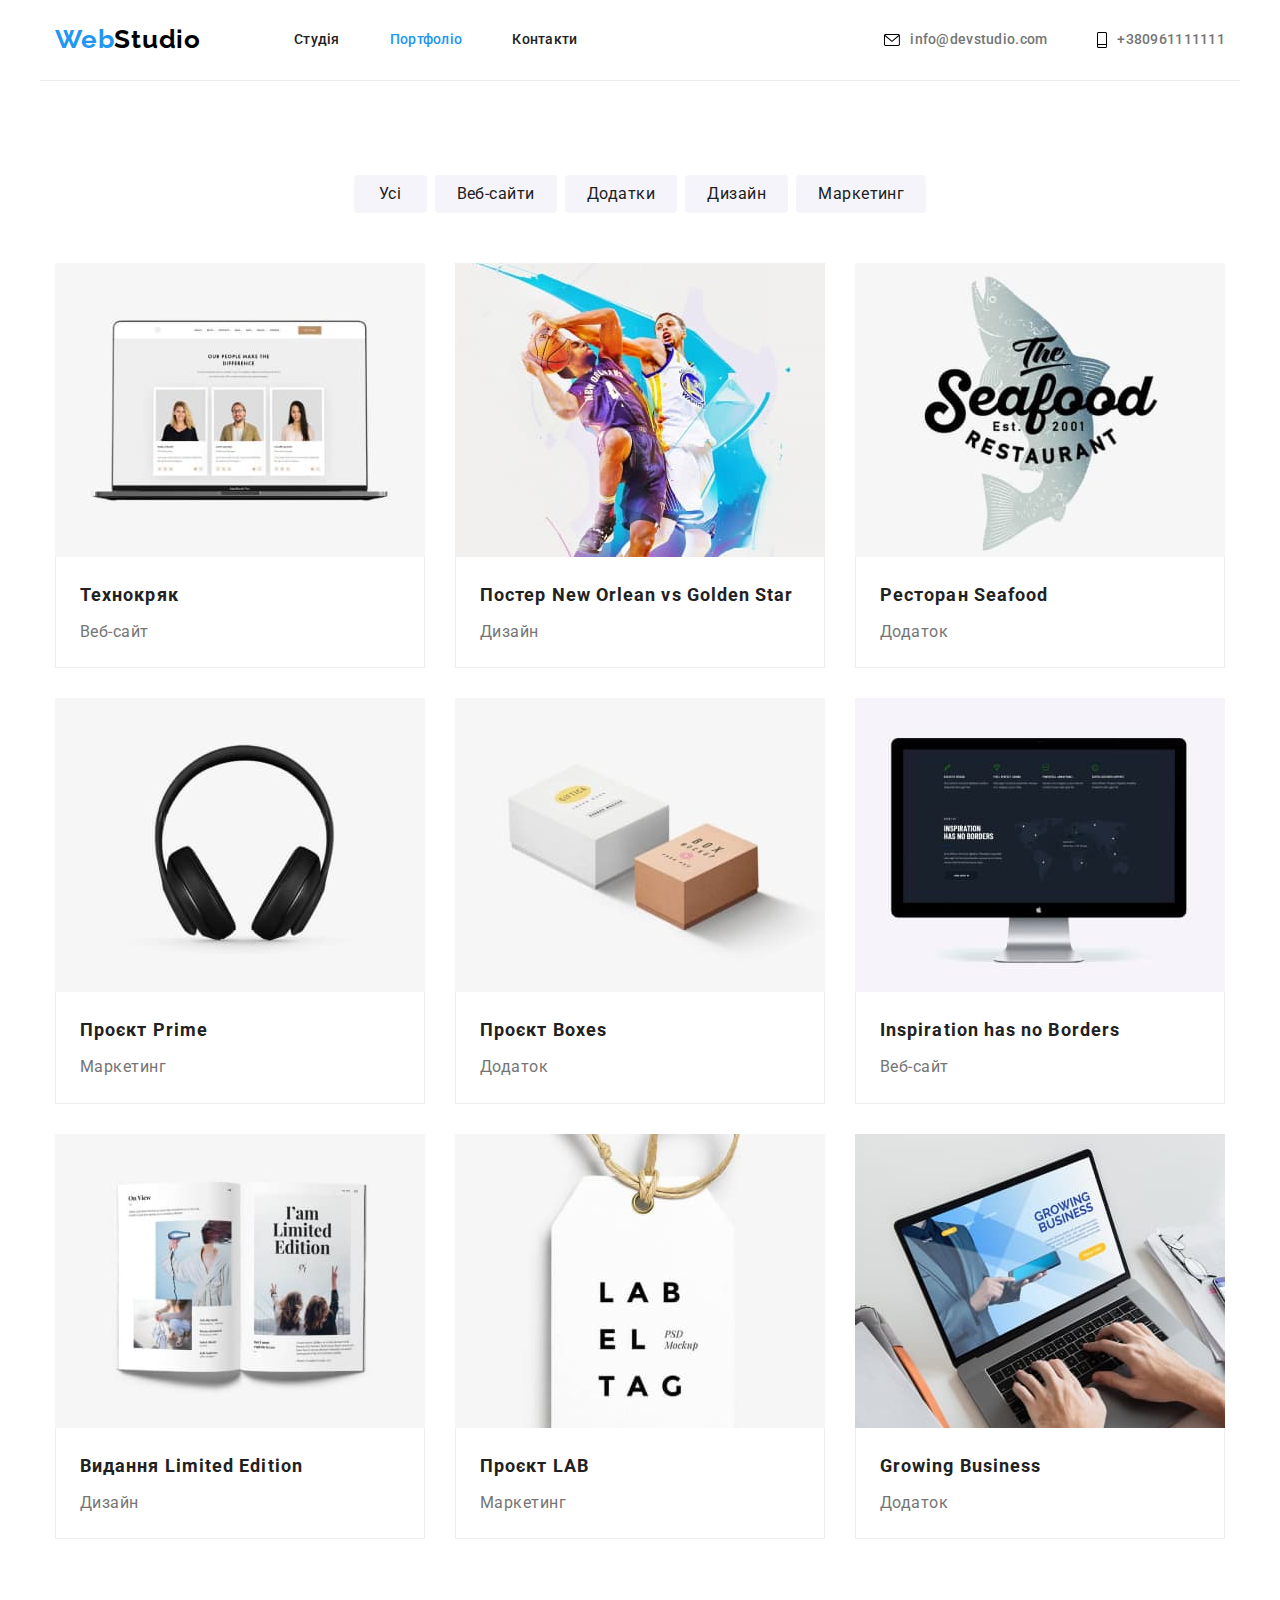
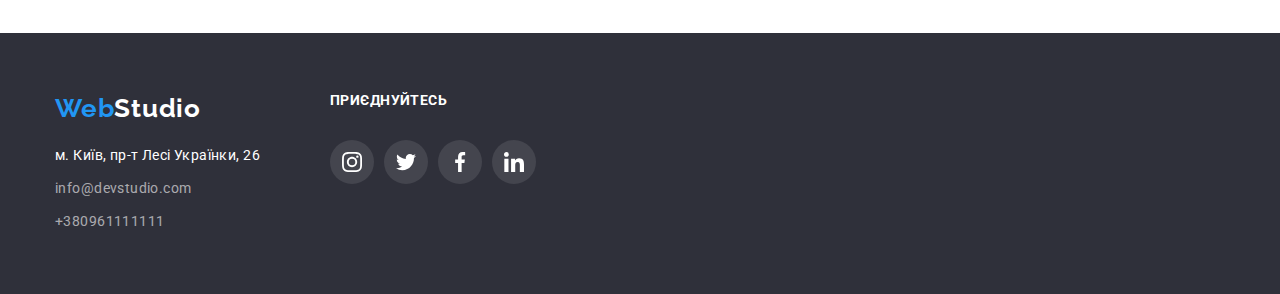
==== commit 1348fdfd: "goit-markup-hw-04 іконки та тіні" ====
--- a/portfolio.html
+++ b/portfolio.html
@@ -43,13 +43,19 @@
 
         <ul class="contact-list list">
           <li class="contact-list-item">
-            <a class="contact-list-link link" href="mailto:info@devstudio.com"
-              >info@devstudio.com</a
+            <a class="contact-list-link link" href="mailto:info@devstudio.com">
+              <svg class="contact-list-icon" width="16" height="12">
+                <use href="./images/icons.svg#icon-mail"></use>
+              </svg>
+              info@devstudio.com</a
             >
           </li>
           <li class="contact-list-item">
-            <a class="contact-list-link link" href="tel:+380961111111"
-              >+380961111111</a
+            <a class="contact-list-link link" href="tel:+380961111111">
+              <svg class="contact-list-icon" width="10" height="16">
+                <use href="./images/icons.svg#icon-smartphone"></use>
+              </svg>
+              +380961111111</a
             >
           </li>
         </ul>
@@ -226,33 +232,67 @@
 
     <!-- ФУТЕР -->
     <footer class="main-footer">
-      <div class="container">
-        <a class="main-footer-logo logo link" href="index.html"
-          ><span class="accent">Web</span>Studio</a
-        >
-        <address class="adress">
-          <ul class="adress-list list">
-            <li class="adress-list-item">
-              <a
-                class="adress-list-mapa link"
-                href="https://www.google.com.ua/maps/place/%D0%B1%D1%83%D0%BB.+%D0%9B%D0%B5%D1%81%D0%B8+%D0%A3%D0%BA%D1%80%D0%B0%D0%B8%D0%BD%D0%BA%D0%B8,+26,+%D0%9A%D0%B8%D0%B5%D0%B2,+02000/@50.4265807,30.5361971,17z/data=!3m1!4b1!4m5!3m4!1s0x40d4cf0e033ecbe9:0x57a4dffefec77da0!8m2!3d50.4265807!4d30.5383858?hl=ru"
-                target="_blank"
-                rel="noopener noreferrer"
-                >м. Київ, пр-т Лесі Українки, 26</a
-              >
-            </li>
-            <li class="adress-list-item">
-              <a class="adress-list-link link" href="mailto:info@devstudio.com"
-                >info@devstudio.com</a
-              >
-            </li>
-            <li class="adress-list-item">
-              <a class="adress-list-link link" href="tel:+380961111111"
-                >+380961111111</a
-              >
-            </li>
-          </ul>
-        </address>
+      <div class="container footer-container">
+        <div class="footer-adress">
+          <a class="main-footer-logo logo link" href="index.html"
+            ><span class="accent">Web</span>Studio</a
+          >
+          <address class="adress">
+            <ul class="adress-list list">
+              <li class="adress-list-item">
+                <a
+                  class="adress-list-mapa link"
+                  href="https://www.google.com.ua/maps/place/%D0%B1%D1%83%D0%BB.+%D0%9B%D0%B5%D1%81%D0%B8+%D0%A3%D0%BA%D1%80%D0%B0%D0%B8%D0%BD%D0%BA%D0%B8,+26,+%D0%9A%D0%B8%D0%B5%D0%B2,+02000/@50.4265807,30.5361971,17z/data=!3m1!4b1!4m5!3m4!1s0x40d4cf0e033ecbe9:0x57a4dffefec77da0!8m2!3d50.4265807!4d30.5383858?hl=ru"
+                  target="_blank"
+                  rel="noopener noreferrer"
+                  >м. Київ, пр-т Лесі Українки, 26</a
+                >
+              </li>
+              <li class="adress-list-item">
+                <a
+                  class="adress-list-link link"
+                  href="mailto:info@devstudio.com"
+                  >info@devstudio.com</a
+                >
+              </li>
+              <li class="adress-list-item">
+                <a class="adress-list-link link" href="tel:+380961111111"
+                  >+380961111111</a
+                >
+              </li>
+            </ul>
+          </address>
+        </div>
+
+        <div class="footer-join">
+          <h3 class="footer-join-title">Приєднуйтесь</h3>
+          <ul class="list social-icon-list">
+            <li class="social-icon-item footer-join-item">
+              <a class="social-icon-link" href=""
+                ><svg class="footer-join-icon" width="20" height="20">
+                  <use href="./images/icons.svg#icon-instagram"></use></svg
+              ></a>
+            </li>
+            <li class="social-icon-item footer-join-item">
+              <a class="social-icon-link" href=""
+                ><svg class="footer-join-icon" width="20" height="20">
+                  <use href="./images/icons.svg#icon-twitter"></use></svg
+              ></a>
+            </li>
+            <li class="social-icon-item footer-join-item">
+              <a class="social-icon-link" href=""
+                ><svg class="footer-join-icon" width="20" height="20">
+                  <use href="./images/icons.svg#icon-facebook"></use></svg
+              ></a>
+            </li>
+            <li class="social-icon-item footer-join-item">
+              <a class="social-icon-link" href=""
+                ><svg class="footer-join-icon" width="20" height="20">
+                  <use href="./images/icons.svg#icon-linkedin"></use></svg
+              ></a>
+            </li>
+          </ul>
+        </div>
       </div>
     </footer>
   </body>
--- a/css/styles.css
+++ b/css/styles.css
@@ -8,6 +8,9 @@
     --backgrounh-secondary-color: #F5F4FA;
     --backgrounh-third-color: #2F303A;
     --ramka-color: #EEEEEE;
+    --background-button-active: #188CE8;
+    --background-hero: #C4C4C4;
+    --accent-grey-icon: #AFB1B8;
 }
 .link {
     text-decoration: none;
@@ -151,23 +154,37 @@
 
 .contact-list-link{
     color: var(--primery-text-color);
+    display: flex;
+    column-gap: 10px;
+    align-items: center;
 }
 
 .navigation-list-link:hover,
 .navigation-list-link:focus,
 .contact-list-link:hover,
-.contact-list-link:focus {
+.contact-list-link:focus
+{
     color: var(--accent-color);
 }
 
-
+.contact-list-link:hover .contact-list-icon,
+.contact-list-link:focus .contact-list-icon{
+    fill: var(--accent-color)
+}
+
+.contact-list-item:hover
+{
+    color: var(--accent-color);
+}
 
 
 
 /* Герой */
 .hero{
+    max-width: 1600px;
     text-align: center;
-    background-color: var(--backgrounh-third-color);
+    background-color: var(--background-hero);
+    background-image:linear-gradient(rgba(47, 48, 58, 0.4), rgba(47, 48, 58, 0.4)), url(../images/hero-background.jpg);
     padding-top: 200px;
     padding-bottom: 200px;
 }
@@ -197,6 +214,11 @@
     background-color: var(--accent-color);
 }
 
+.hero-btn:hover,
+.hero-btn:focus{
+    background-color: var(--background-button-active);
+}
+
 /* Наші переваги */
 .features{
 background-color: var(--primery-white-color););
@@ -212,8 +234,22 @@
     column-gap: 30px;
 }
 
+
 .features-list-item {
     flex-basis: calc((100% - 3 * 30px) / 4);
+
+}
+
+.features-content-icon{
+height: 120px;
+
+display: flex;
+justify-content: center;
+align-items: center;
+
+background-color: var(--backgrounh-secondary-color);
+border-radius: 4px;
+margin-bottom: 30px;
 }
 
 .features-title{
@@ -267,11 +303,12 @@
     border-radius: 0px 0px 4px 4px;
     text-align: center;
     flex-basis: calc((100% - 3 * 30px) / 4);
+
+    box-shadow: 0px 1px 3px rgba(0, 0, 0, 0.12), 0px 1px 1px rgba(0, 0, 0, 0.14), 0px 2px 1px rgba(0, 0, 0, 0.2);
 }
 
 .team-description{
-    padding-top: 30px;
-    padding-bottom: 30px;
+    padding: 30px 32px;
 }
 
 .team-head{
@@ -288,6 +325,8 @@
     font-size: 16px;
     line-height: 1.2;
     letter-spacing: 0.03em;
+
+    margin-bottom: 10px;
 }
 
 .team-list{
@@ -295,6 +334,57 @@
     flex-wrap: wrap;
     column-gap: 30px;
 }
+
+.social-icon-list{
+    display: flex;
+    column-gap: 10px;
+}
+
+.social-icon-link{
+    display: flex;
+    justify-content: center;
+    align-items: center;
+    width: 44px;
+    height: 44px;
+    border-radius: 50%;
+    
+}
+
+.team-description-icon{
+    fill: var(--accent-grey-icon);
+}
+
+.social-icon-link:hover{
+    background-color: var(--accent-color);
+}
+
+.social-icon-link:hover .team-description-icon {
+    fill: var(--primery-white-color);
+}
+
+.clients-list{
+    display: flex;
+    column-gap: 30px;
+}
+.clients-item{
+    flex-basis: calc((100% - 5 * 30px) / 6); 
+    padding: 16px 31px;
+    border: 1px solid var(--accent-grey-icon);
+    border-radius: 4px;
+} 
+
+.clients-item:hover {
+    border: 1px solid var(--accent-color);
+}
+
+.clients-icon{
+    fill: var(--accent-grey-icon)
+}
+
+.clients-item:hover .clients-icon{
+    fill: var(--accent-color);
+}
+
 
 /* Футер */
 .main-footer{
@@ -310,6 +400,11 @@
     margin-bottom: 20px;
 }
 
+.footer-container{
+    display: flex;
+    column-gap: 70px;
+}
+
 .adress{
     font-style: normal;
     font-size: 14px;
@@ -337,7 +432,25 @@
     color: var(--accent-color);
 }
 
-
+.footer-join-title{
+    font-size: 14px;
+    line-height: 1.1;
+    letter-spacing: 0.03em;
+    text-transform: uppercase;
+    
+    color: var(--primery-white-color);
+
+    margin-bottom: 32px;
+}
+
+.footer-join-icon{
+    fill: var(--primery-white-color);
+}
+
+.footer-join-item{
+    background-color: rgba(255, 255, 255, 0.1);
+    border-radius: 50%;
+}
 /* Портфоліо */
 
 .main-portfolio{
@@ -357,6 +470,12 @@
     margin-bottom: 50px;
     column-gap: 8px;
 }
+
+.filters-item:hover,
+.filters-item:focus{
+    box-shadow: 0px 3px 1px rgba(0, 0, 0, 0.1), 0px 1px 2px rgba(0, 0, 0, 0.08), 0px 2px 2px rgba(0, 0, 0, 0.12);
+}
+
 .filters-item-btn{
     min-width: 73px;     
     font-size: 16px;
@@ -372,6 +491,7 @@
 .filters-item-btn:focus{
     color: var(--primery-white-color);
     background-color: var(--accent-color);
+
 }
 
 .preview{
@@ -381,21 +501,25 @@
     row-gap: 30px;
 }
 
+.preview-item {
+    background-color: var(--primery-white-color);
+    width: calc((100% - 2 * 30px) / 3);
+}
+
+.preview-item:hover,
+.preview-item:focus {
+    box-shadow: 0px 1px 1px rgba(0, 0, 0, 0.12), 0px 4px 4px rgba(0, 0, 0, 0.06), 1px 4px 6px rgba(0, 0, 0, 0.16);
+}
+
 .preview-item-link{
     display: inline-block;
 }
 
-.preview-item{
-    background-color: var(--primery-white-color);
-    width: calc((100% - 2 * 30px) / 3);
-     
-     /* width: 200px; */
-}
+
 
 .preview-item-content{
-    border-left: 1px solid var(--ramka-color);
-    border-right: 1px solid var(--ramka-color);
-    border-bottom: 1px solid var(--ramka-color);
+    border: 1px solid var(--ramka-color);
+    border-top: none;
 
     padding: 20px 24px;
 }
